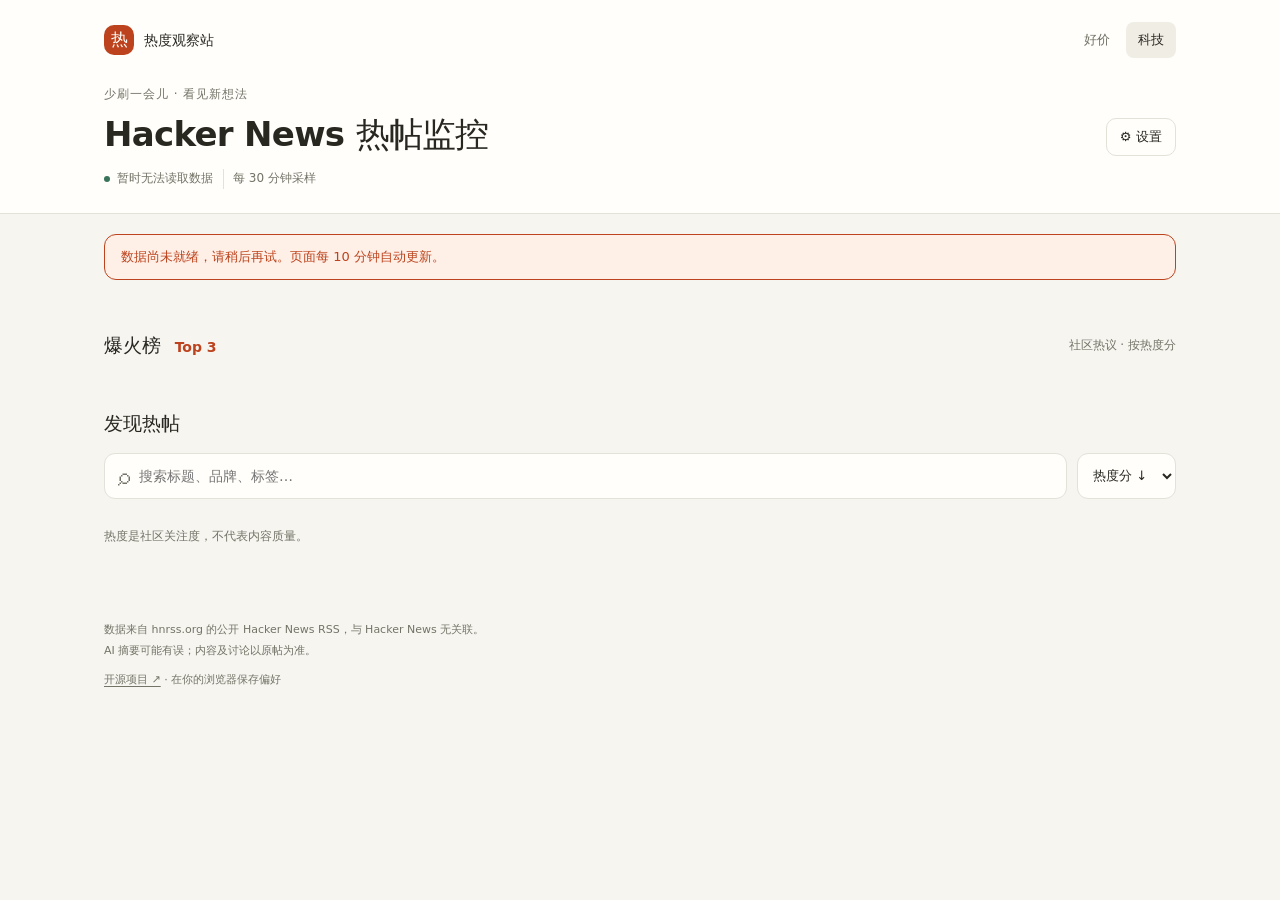
==== site/hn.html @ 56804450 "Build responsive Chinese monitoring interface with local preferences Co-Authored-By: Codex <noreply@" ====
<!doctype html>
<html lang="zh-CN">
<head>
  <meta charset="utf-8">
  <meta name="viewport" content="width=device-width, initial-scale=1">
  <meta name="color-scheme" content="light dark">
  <meta name="description" content="看看 Hacker News 社区此刻在关注什么。每半小时采样，免费开源。">
  <title>Hacker News 热帖监控</title>
  <link rel="stylesheet" href="style.css">
  <script src="app.js" defer></script>
</head>
<body data-monitor="hackernews">
  <a class="skip" href="#main">跳到内容</a>
  <header class="masthead">
    <div class="header-inner">
      <div class="brand-line"><a class="brand" href="index.html"><span class="brand-mark" aria-hidden="true">热</span> 热度观察站</a><nav aria-label="切换监控"><a href="index.html">好价</a><a href="hn.html" aria-current="page">科技</a></nav></div>
      <div class="title-line"><div><p class="eyebrow">少刷一会儿 · 看见新想法</p><h1 id="title">Hacker News 热帖监控</h1></div><button id="settings-open" class="settings-button" aria-haspopup="dialog">⚙ 设置</button></div>
      <p class="refresh"><span class="status-dot" aria-hidden="true"></span><span id="updated">正在读取最新数据…</span><span class="schedule">每 30 分钟采样</span></p>
    </div>
  </header>
  <main id="main" class="shell">
    <div id="notice" class="notice" role="status" hidden></div>
    <section aria-label="本期数据概况"><div id="stats" class="stats"></div></section>
    <section id="digest-box" class="digest" aria-labelledby="digest-title" hidden><div class="section-label"><h2 id="digest-title">本期速览</h2><span class="ai-label">AI 摘要</span></div><p id="digest-text"></p></section>
    <section id="top-section" aria-labelledby="top-title"><div class="section-heading"><h2 id="top-title">爆火榜 <span>Top 3</span></h2><p>社区热议 · 按热度分</p></div><div id="top-list" class="top-grid"></div></section>
    <section class="all-section" aria-labelledby="all-title">
      <div class="section-heading"><h2 id="all-title">发现热帖</h2><span id="count" class="muted" aria-live="polite"></span></div>
      <div class="toolbar"><label class="search"><span aria-hidden="true">⌕</span><span class="sr-only">搜索标题或标签</span><input id="search" type="search" placeholder="搜索标题、品牌、标签…" autocomplete="off"></label><label class="sort"><span class="sr-only">排序方式</span><select id="sort"><option value="score">热度分 ↓</option><option value="latest">最新发布</option><option value="votes">票数最多</option><option value="comments">评论最多</option><option value="burst">爆发增量</option></select></label></div>
      <div id="filters" class="filters" role="group" aria-label="筛选帖子"></div>
      <div class="list-meta"><p id="filter-note" class="muted">热度是社区关注度，不代表内容质量。</p><button id="hidden-toggle" class="text-button" hidden></button></div>
      <div id="deal-list" class="deal-list"></div>
      <div id="empty" class="empty" hidden><span aria-hidden="true">◎</span><h3>这里暂时安静</h3><p id="empty-text">试试其他筛选，或调整关键词设置。</p></div>
    </section>
  </main>
  <footer class="shell footer"><p id="source-note">数据来自 hnrss.org 的公开 Hacker News RSS，与 Hacker News 无关联。</p><p>AI 摘要可能有误；内容及讨论以原帖为准。</p><a href="https://github.com/jc-ailab/ozbargain-monitor" target="_blank" rel="noopener noreferrer">开源项目 ↗</a><span> · 在你的浏览器保存偏好</span></footer>
  <dialog id="settings" aria-labelledby="settings-title">
    <form id="settings-form">
      <div class="section-heading"><h2 id="settings-title">按你的喜好看</h2><button id="settings-close" type="button" aria-label="关闭设置" class="icon-button">✕</button></div>
      <p class="muted">仅保存在此浏览器，不需要账户。</p>
      <label class="field" for="watch">关注词<textarea id="watch" rows="3" placeholder="例如 Apple, coffee, LEGO"></textarea><small>用逗号或换行分隔，匹配标题和标签。</small></label>
      <label class="field" for="block">屏蔽词<textarea id="block" rows="3" placeholder="不想看到的关键词"></textarea></label>
      <label class="check"><input id="front-only" type="checkbox">只看首页</label>
      <label class="check"><input id="show-expired" type="checkbox">显示已过期帖子（排在最后）</label>
      <label class="check"><input id="show-blocked" type="checkbox">显示屏蔽词命中的帖子</label>
      <p class="muted config-note">评分阈值和权重在 GitHub 的 <a id="config-link" href="https://github.com/jc-ailab/ozbargain-monitor/blob/main/monitors/hackernews/config.json" target="_blank" rel="noopener noreferrer">config.json</a> 中设置。</p>
      <div class="drawer-actions"><button id="settings-reset" type="button">恢复默认</button><button type="submit" class="primary">保存设置</button></div>
    </form>
  </dialog>
  <div id="announcement" class="sr-only" aria-live="polite"></div>
  <noscript><p class="shell notice">请启用 JavaScript 来加载监控数据。</p></noscript>
</body>
</html>
---- site/style.css ----
:root{color-scheme:light dark;--bg:#f7f5f0;--card:#fffefa;--text:#282821;--muted:#737367;--line:#e4e1d8;--accent:#bc431d;--accent-soft:#fff0e7;--tint:#f0ede5;--green:#39735a;--shadow:0 5px 22px #39311f06;--focus:#226aab;font-family:system-ui,-apple-system,BlinkMacSystemFont,"Segoe UI","PingFang SC","Microsoft YaHei",sans-serif;font-synthesis:none}
@media(prefers-color-scheme:dark){:root{--bg:#191b19;--card:#222521;--text:#efece3;--muted:#abaea1;--line:#3b3e35;--accent:#ff9b71;--accent-soft:#3d2c24;--tint:#2d302a;--green:#9bd6b0;--shadow:none;--focus:#90c8ff}}
*{box-sizing:border-box}body{margin:0;background:var(--bg);color:var(--text);line-height:1.6}a{color:inherit;text-underline-offset:3px}button,input,select,textarea{font:inherit;color:inherit}button,a,input,select,textarea{-webkit-tap-highlight-color:transparent}button,select{cursor:pointer}button{min-height:38px;padding:7px 13px;border:1px solid var(--line);border-radius:10px;background:var(--card);font-size:13px;font-weight:600}button:hover{background:var(--tint)}:focus-visible{outline:3px solid var(--focus);outline-offset:3px}button:disabled{cursor:default}h1,h2,h3,p{margin:0}h1{font-size:clamp(23px,3vw,34px);line-height:1.3;letter-spacing:-.7px;overflow-wrap:anywhere}h2{font-size:19px;line-height:1.4}h3{font-size:16px}.shell,.header-inner{width:min(1120px,100%);margin:auto;padding:0 24px}.masthead{border-bottom:1px solid var(--line);background:var(--card)}.header-inner{padding-top:22px;padding-bottom:24px}.brand-line,.brand,.title-line,.section-heading,.section-label,.refresh,.card-top,.metrics,.card-actions,.drawer-actions{display:flex;align-items:center;gap:10px}.brand-line,.title-line,.section-heading{justify-content:space-between}.brand{font-size:14px;font-weight:750;text-decoration:none}.brand-mark{display:grid;place-items:center;width:30px;height:30px;background:var(--accent);color:var(--card);border-radius:10px;font-size:17px}nav{display:flex;gap:4px}nav a{display:grid;place-items:center;min-height:36px;padding:3px 12px;text-decoration:none;font-size:13px;color:var(--muted);border-radius:8px}nav a[aria-current]{background:var(--tint);color:var(--text);font-weight:700}.title-line{margin-top:27px;align-items:flex-end}.eyebrow{font-size:12px;letter-spacing:1px;color:var(--muted);margin-bottom:8px}.settings-button{flex-shrink:0}.refresh{flex-wrap:wrap;margin-top:13px;font-size:12px;color:var(--muted);gap:7px}.status-dot{width:6px;height:6px;border-radius:100%;background:var(--green)}.schedule{border-left:1px solid var(--line);padding-left:9px;margin-left:3px}.notice{margin-top:20px;border:1px solid var(--accent);border-radius:12px;background:var(--accent-soft);padding:12px 16px;color:var(--accent);font-size:13px;overflow-wrap:anywhere}.stats{display:grid;grid-template-columns:repeat(9,1fr);gap:10px;margin:24px 0 28px}.stat{min-width:0;padding:13px 11px;background:var(--card);border:1px solid var(--line);border-radius:12px}.stat strong{display:block;font-size:24px;font-variant-numeric:tabular-nums;line-height:1.35;overflow-wrap:anywhere}.stat span{display:block;color:var(--muted);font-size:11px;margin-top:4px}.stat.accent strong{color:var(--accent)}.digest{border:1px solid var(--line);background:var(--accent-soft);padding:18px 20px;border-radius:15px;margin-bottom:27px}.digest h2{font-size:14px}.digest p{margin-top:9px;font-size:14px}.ai-label{display:inline-block;font-size:10px;font-weight:600;letter-spacing:.3px;color:var(--accent);border:1px solid var(--accent);border-radius:5px;padding:0 5px;white-space:nowrap}.section-heading{margin-bottom:16px;flex-wrap:wrap}.section-heading h2 span{color:var(--accent);font-size:14px;padding-left:7px}.section-heading>p{font-size:12px;color:var(--muted)}.top-grid{display:grid;grid-template-columns:repeat(3,minmax(0,1fr));gap:14px}.card{min-width:0;border:1px solid var(--line);border-radius:16px;background:var(--card);padding:20px;box-shadow:var(--shadow)}.top-card{border-top:3px solid var(--accent);display:flex;flex-direction:column}.rank{font-size:12px;font-weight:750;color:var(--accent);display:inline-flex;gap:7px;align-items:center}.rank b{display:grid;place-items:center;width:25px;height:25px;border-radius:8px;background:var(--accent-soft);font-size:14px}.score{margin-left:auto;text-align:right;color:var(--accent);font-variant-numeric:tabular-nums;flex-shrink:0;line-height:1.1}.score strong{font-size:29px;font-weight:760;letter-spacing:-1px}.score small{display:block;font-size:10px;color:var(--muted);font-weight:400;margin-top:4px;letter-spacing:0}.card-main{display:grid;grid-template-columns:minmax(0,1fr) auto;gap:12px;align-items:start}.card-main.has-image{grid-template-columns:58px minmax(0,1fr) auto}.thumb{width:58px;height:58px;object-fit:contain;border-radius:9px;background:#fff}.card h3{overflow-wrap:anywhere;font-size:15px;line-height:1.55;font-weight:650}.card h3 a{text-decoration:none}.card h3 a:hover{text-decoration:underline}.top-card .card-main{margin-top:13px;grid-template-columns:48px minmax(0,1fr)}.top-card .card-main:not(.has-image){grid-template-columns:minmax(0,1fr)}.top-card .thumb{width:48px;height:48px}.chips{display:flex;flex-wrap:wrap;gap:5px;margin-top:9px}.chip{display:inline-block;border-radius:5px;padding:2px 6px;font-size:10px;color:var(--muted);background:var(--tint)}.chip.tier,.chip.burst{background:var(--accent-soft);color:var(--accent);font-weight:650}.chip.free{color:var(--green)}.metrics{gap:13px;flex-wrap:wrap;font-size:12px;color:var(--muted);margin-top:15px;font-variant-numeric:tabular-nums}.metrics b{font-weight:650;color:var(--text)}.burst-line{font-size:12px;margin-top:7px;color:var(--accent)}.sampling{font-size:11px;color:var(--muted);margin-top:7px}.summary{margin-top:13px;font-size:13px;line-height:1.65}.summary .ai-label{margin-right:6px}.caveat{color:var(--muted);font-size:12px;margin-top:3px}.card-actions{flex-wrap:wrap;gap:7px;margin-top:16px}.card-actions a{display:inline-flex;justify-content:center;align-items:center;min-height:38px;padding:6px 12px;border:1px solid var(--line);border-radius:9px;text-decoration:none;font-size:12px;font-weight:650}.card-actions .merchant,.primary{background:var(--accent);color:var(--card);border-color:var(--accent)}.card-actions a:hover{filter:brightness(.93)}.card-actions button{font-size:12px;padding:6px 10px}.top-card .card-actions{margin-top:auto;padding-top:17px}.all-section{margin-top:35px}.toolbar{display:flex;gap:10px;flex-wrap:wrap;margin-bottom:14px}.search{display:flex;align-items:center;gap:9px;flex:1 1 210px;border:1px solid var(--line);border-radius:11px;background:var(--card);padding:0 13px;min-width:0}.search span[aria-hidden]{font-size:24px;color:var(--muted)}.search input{width:100%;min-width:0;border:0;background:transparent;padding:11px 0;font-size:14px;outline-offset:0}.sort select{height:46px;max-width:100%;border:1px solid var(--line);border-radius:11px;background:var(--card);padding:0 11px;font-size:13px}.filters{display:flex;flex-wrap:wrap;gap:7px}.filters button{border-radius:20px;color:var(--muted);min-height:36px;padding:6px 13px;font-size:12px}.filters button[aria-pressed=true]{background:var(--text);color:var(--bg);border-color:var(--text)}.list-meta{display:flex;flex-wrap:wrap;justify-content:space-between;align-items:center;gap:8px;margin:14px 0;font-size:12px}.muted{color:var(--muted);font-size:12px}.text-button{background:transparent;color:var(--accent);padding:3px 0;border:0;font-size:12px}.deal-list{display:grid;grid-template-columns:repeat(2,minmax(0,1fr));gap:14px;align-items:start}.posted{font-size:11px;color:var(--muted);margin-top:8px;overflow-wrap:anywhere}.trend-line{display:flex;align-items:center;gap:10px;margin-top:12px;color:var(--muted);font-size:10px}.sparkline{width:110px;height:30px;color:var(--accent);flex-shrink:0}.breakdown{margin-top:12px;border-top:1px solid var(--line);padding-top:8px;font-size:12px}.breakdown summary{cursor:pointer;min-height:36px;display:list-item;align-content:center;color:var(--muted)}.breakdown p{color:var(--muted);margin:3px 0 9px}.component{display:grid;grid-template-columns:48px 1fr 60px;align-items:center;gap:8px;margin:6px 0}.component progress{width:100%;height:7px;accent-color:var(--accent)}.component span:last-child{text-align:right;font-variant-numeric:tabular-nums}.expired{opacity:.7}.empty{text-align:center;padding:45px 20px;background:var(--card);border:1px dashed var(--line);border-radius:16px}.empty>span{font-size:37px;color:var(--accent)}.empty p{font-size:13px;color:var(--muted);margin-top:8px}.footer{padding-top:35px;padding-bottom:35px;margin-top:25px;color:var(--muted);font-size:11px;line-height:1.9}.footer a{display:inline-block;min-height:36px;padding-top:8px}dialog{width:min(440px,calc(100% - 24px));max-height:calc(100dvh - 32px);margin:auto 12px auto auto;border:1px solid var(--line);border-radius:20px;background:var(--card);color:var(--text);padding:24px;overflow-y:auto;box-shadow:0 15px 80px #0003}dialog::backdrop{background:#0007;backdrop-filter:blur(3px)}dialog .section-heading{margin-bottom:5px}.icon-button{width:38px;padding:6px}.field{display:flex;flex-direction:column;gap:8px;margin:22px 0 0;font-size:13px;font-weight:650}.field textarea{width:100%;resize:vertical;padding:10px;border:1px solid var(--line);border-radius:10px;background:var(--bg);font-size:14px}.field small{font-weight:400;color:var(--muted);font-size:11px}.check{display:flex;gap:10px;align-items:center;min-height:42px;font-size:13px;margin-top:9px}.check input{width:18px;height:18px;accent-color:var(--accent);flex-shrink:0}.config-note{margin-top:20px}.drawer-actions{margin-top:24px;justify-content:space-between}.sr-only{position:absolute;width:1px;height:1px;padding:0;overflow:hidden;clip:rect(0,0,0,0);white-space:nowrap;border:0}.skip{position:absolute;top:-60px;left:15px;z-index:10;padding:10px;background:var(--card)}.skip:focus{top:5px}[hidden]{display:none!important}
@media(max-width:900px){.stats{grid-template-columns:repeat(5,minmax(0,1fr))}.top-grid{grid-template-columns:1fr}.top-card .card-main{grid-template-columns:58px minmax(0,1fr)}.top-card .thumb{width:58px;height:58px}.top-card .card-actions{margin-top:0}.deal-list{grid-template-columns:1fr}}
@media(max-width:480px){.shell,.header-inner{padding-left:16px;padding-right:16px}.header-inner{padding-top:16px;padding-bottom:21px}.title-line{align-items:flex-start;gap:9px;margin-top:22px}.title-line>div{min-width:0}.title-line h1{font-size:24px;max-width:245px}.settings-button{font-size:12px;padding:6px 10px;margin-top:28px}.eyebrow{font-size:11px;letter-spacing:.5px}.stats{grid-template-columns:repeat(3,minmax(0,1fr));gap:8px;margin:20px 0 25px}.stat{padding:10px 12px}.stat strong{font-size:23px}.stat span{font-size:11px}.section-heading{gap:8px}.section-heading h2{font-size:18px}.section-heading>p{font-size:11px}.card{padding:16px}.card-main.has-image{grid-template-columns:48px minmax(0,1fr) auto;gap:10px}.card-main .thumb{width:48px;height:48px}.score strong{font-size:26px}.card h3{font-size:14px}.metrics{gap:12px}.toolbar{gap:8px}.search{flex-basis:185px}.sort select{padding:0 7px;font-size:12px}.filters{gap:6px}.filters button{padding:6px 11px}.schedule{font-size:11px}.card-actions{gap:6px}.card-actions button,.card-actions a{padding-left:9px;padding-right:9px}.digest{padding:16px}dialog{padding:20px}.footer{font-size:11px}.component{grid-template-columns:44px 1fr 60px}}
@media(prefers-reduced-motion:no-preference){button,a{transition:background .15s,color .15s}.card{animation:appear .25s ease-out}@keyframes appear{from{opacity:0;transform:translateY(3px)}to{opacity:1;transform:translateY(0)}}}
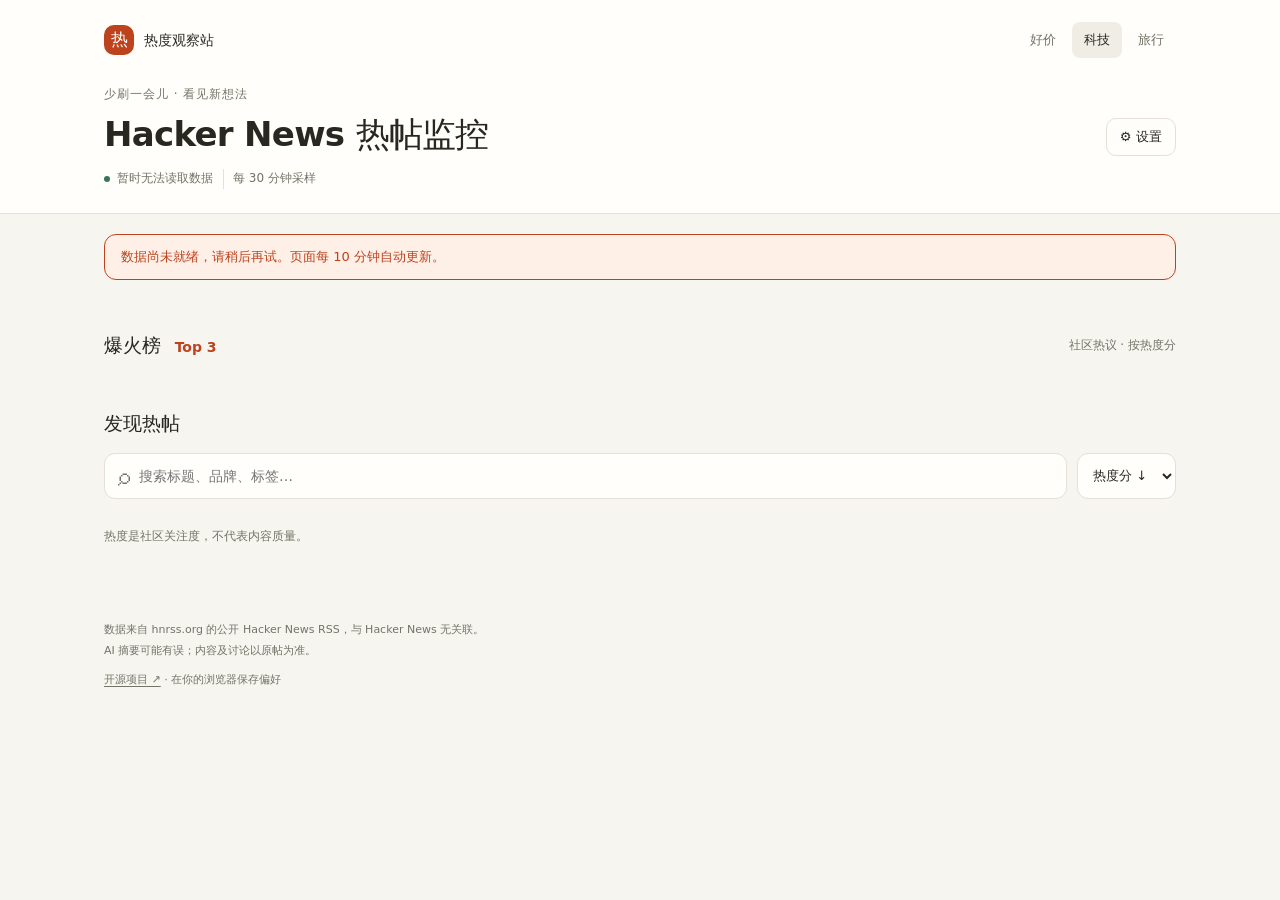
==== commit ee83187e: "Add Europe trip deal monitor and Pages retry" ====
--- a/site/hn.html
+++ b/site/hn.html
@@ -13,7 +13,7 @@
   <a class="skip" href="#main">跳到内容</a>
   <header class="masthead">
     <div class="header-inner">
-      <div class="brand-line"><a class="brand" href="index.html"><span class="brand-mark" aria-hidden="true">热</span> 热度观察站</a><nav aria-label="切换监控"><a href="index.html">好价</a><a href="hn.html" aria-current="page">科技</a></nav></div>
+      <div class="brand-line"><a class="brand" href="index.html"><span class="brand-mark" aria-hidden="true">热</span> 热度观察站</a><nav aria-label="切换监控"><a href="index.html">好价</a><a href="hn.html" aria-current="page">科技</a><a href="europe/">旅行</a></nav></div>
       <div class="title-line"><div><p class="eyebrow">少刷一会儿 · 看见新想法</p><h1 id="title">Hacker News 热帖监控</h1></div><button id="settings-open" class="settings-button" aria-haspopup="dialog">⚙ 设置</button></div>
       <p class="refresh"><span class="status-dot" aria-hidden="true"></span><span id="updated">正在读取最新数据…</span><span class="schedule">每 30 分钟采样</span></p>
     </div>
--- a/site/style.css
+++ b/site/style.css
@@ -1,6 +1,9 @@
 :root{color-scheme:light dark;--bg:#f7f5f0;--card:#fffefa;--text:#282821;--muted:#737367;--line:#e4e1d8;--accent:#bc431d;--accent-soft:#fff0e7;--tint:#f0ede5;--green:#39735a;--shadow:0 5px 22px #39311f06;--focus:#226aab;font-family:system-ui,-apple-system,BlinkMacSystemFont,"Segoe UI","PingFang SC","Microsoft YaHei",sans-serif;font-synthesis:none}
 @media(prefers-color-scheme:dark){:root{--bg:#191b19;--card:#222521;--text:#efece3;--muted:#abaea1;--line:#3b3e35;--accent:#ff9b71;--accent-soft:#3d2c24;--tint:#2d302a;--green:#9bd6b0;--shadow:none;--focus:#90c8ff}}
-*{box-sizing:border-box}body{margin:0;background:var(--bg);color:var(--text);line-height:1.6}a{color:inherit;text-underline-offset:3px}button,input,select,textarea{font:inherit;color:inherit}button,a,input,select,textarea{-webkit-tap-highlight-color:transparent}button,select{cursor:pointer}button{min-height:38px;padding:7px 13px;border:1px solid var(--line);border-radius:10px;background:var(--card);font-size:13px;font-weight:600}button:hover{background:var(--tint)}:focus-visible{outline:3px solid var(--focus);outline-offset:3px}button:disabled{cursor:default}h1,h2,h3,p{margin:0}h1{font-size:clamp(23px,3vw,34px);line-height:1.3;letter-spacing:-.7px;overflow-wrap:anywhere}h2{font-size:19px;line-height:1.4}h3{font-size:16px}.shell,.header-inner{width:min(1120px,100%);margin:auto;padding:0 24px}.masthead{border-bottom:1px solid var(--line);background:var(--card)}.header-inner{padding-top:22px;padding-bottom:24px}.brand-line,.brand,.title-line,.section-heading,.section-label,.refresh,.card-top,.metrics,.card-actions,.drawer-actions{display:flex;align-items:center;gap:10px}.brand-line,.title-line,.section-heading{justify-content:space-between}.brand{font-size:14px;font-weight:750;text-decoration:none}.brand-mark{display:grid;place-items:center;width:30px;height:30px;background:var(--accent);color:var(--card);border-radius:10px;font-size:17px}nav{display:flex;gap:4px}nav a{display:grid;place-items:center;min-height:36px;padding:3px 12px;text-decoration:none;font-size:13px;color:var(--muted);border-radius:8px}nav a[aria-current]{background:var(--tint);color:var(--text);font-weight:700}.title-line{margin-top:27px;align-items:flex-end}.eyebrow{font-size:12px;letter-spacing:1px;color:var(--muted);margin-bottom:8px}.settings-button{flex-shrink:0}.refresh{flex-wrap:wrap;margin-top:13px;font-size:12px;color:var(--muted);gap:7px}.status-dot{width:6px;height:6px;border-radius:100%;background:var(--green)}.schedule{border-left:1px solid var(--line);padding-left:9px;margin-left:3px}.notice{margin-top:20px;border:1px solid var(--accent);border-radius:12px;background:var(--accent-soft);padding:12px 16px;color:var(--accent);font-size:13px;overflow-wrap:anywhere}.stats{display:grid;grid-template-columns:repeat(9,1fr);gap:10px;margin:24px 0 28px}.stat{min-width:0;padding:13px 11px;background:var(--card);border:1px solid var(--line);border-radius:12px}.stat strong{display:block;font-size:24px;font-variant-numeric:tabular-nums;line-height:1.35;overflow-wrap:anywhere}.stat span{display:block;color:var(--muted);font-size:11px;margin-top:4px}.stat.accent strong{color:var(--accent)}.digest{border:1px solid var(--line);background:var(--accent-soft);padding:18px 20px;border-radius:15px;margin-bottom:27px}.digest h2{font-size:14px}.digest p{margin-top:9px;font-size:14px}.ai-label{display:inline-block;font-size:10px;font-weight:600;letter-spacing:.3px;color:var(--accent);border:1px solid var(--accent);border-radius:5px;padding:0 5px;white-space:nowrap}.section-heading{margin-bottom:16px;flex-wrap:wrap}.section-heading h2 span{color:var(--accent);font-size:14px;padding-left:7px}.section-heading>p{font-size:12px;color:var(--muted)}.top-grid{display:grid;grid-template-columns:repeat(3,minmax(0,1fr));gap:14px}.card{min-width:0;border:1px solid var(--line);border-radius:16px;background:var(--card);padding:20px;box-shadow:var(--shadow)}.top-card{border-top:3px solid var(--accent);display:flex;flex-direction:column}.rank{font-size:12px;font-weight:750;color:var(--accent);display:inline-flex;gap:7px;align-items:center}.rank b{display:grid;place-items:center;width:25px;height:25px;border-radius:8px;background:var(--accent-soft);font-size:14px}.score{margin-left:auto;text-align:right;color:var(--accent);font-variant-numeric:tabular-nums;flex-shrink:0;line-height:1.1}.score strong{font-size:29px;font-weight:760;letter-spacing:-1px}.score small{display:block;font-size:10px;color:var(--muted);font-weight:400;margin-top:4px;letter-spacing:0}.card-main{display:grid;grid-template-columns:minmax(0,1fr) auto;gap:12px;align-items:start}.card-main.has-image{grid-template-columns:58px minmax(0,1fr) auto}.thumb{width:58px;height:58px;object-fit:contain;border-radius:9px;background:#fff}.card h3{overflow-wrap:anywhere;font-size:15px;line-height:1.55;font-weight:650}.card h3 a{text-decoration:none}.card h3 a:hover{text-decoration:underline}.top-card .card-main{margin-top:13px;grid-template-columns:48px minmax(0,1fr)}.top-card .card-main:not(.has-image){grid-template-columns:minmax(0,1fr)}.top-card .thumb{width:48px;height:48px}.chips{display:flex;flex-wrap:wrap;gap:5px;margin-top:9px}.chip{display:inline-block;border-radius:5px;padding:2px 6px;font-size:10px;color:var(--muted);background:var(--tint)}.chip.tier,.chip.burst{background:var(--accent-soft);color:var(--accent);font-weight:650}.chip.free{color:var(--green)}.metrics{gap:13px;flex-wrap:wrap;font-size:12px;color:var(--muted);margin-top:15px;font-variant-numeric:tabular-nums}.metrics b{font-weight:650;color:var(--text)}.burst-line{font-size:12px;margin-top:7px;color:var(--accent)}.sampling{font-size:11px;color:var(--muted);margin-top:7px}.summary{margin-top:13px;font-size:13px;line-height:1.65}.summary .ai-label{margin-right:6px}.caveat{color:var(--muted);font-size:12px;margin-top:3px}.card-actions{flex-wrap:wrap;gap:7px;margin-top:16px}.card-actions a{display:inline-flex;justify-content:center;align-items:center;min-height:38px;padding:6px 12px;border:1px solid var(--line);border-radius:9px;text-decoration:none;font-size:12px;font-weight:650}.card-actions .merchant,.primary{background:var(--accent);color:var(--card);border-color:var(--accent)}.card-actions a:hover{filter:brightness(.93)}.card-actions button{font-size:12px;padding:6px 10px}.top-card .card-actions{margin-top:auto;padding-top:17px}.all-section{margin-top:35px}.toolbar{display:flex;gap:10px;flex-wrap:wrap;margin-bottom:14px}.search{display:flex;align-items:center;gap:9px;flex:1 1 210px;border:1px solid var(--line);border-radius:11px;background:var(--card);padding:0 13px;min-width:0}.search span[aria-hidden]{font-size:24px;color:var(--muted)}.search input{width:100%;min-width:0;border:0;background:transparent;padding:11px 0;font-size:14px;outline-offset:0}.sort select{height:46px;max-width:100%;border:1px solid var(--line);border-radius:11px;background:var(--card);padding:0 11px;font-size:13px}.filters{display:flex;flex-wrap:wrap;gap:7px}.filters button{border-radius:20px;color:var(--muted);min-height:36px;padding:6px 13px;font-size:12px}.filters button[aria-pressed=true]{background:var(--text);color:var(--bg);border-color:var(--text)}.list-meta{display:flex;flex-wrap:wrap;justify-content:space-between;align-items:center;gap:8px;margin:14px 0;font-size:12px}.muted{color:var(--muted);font-size:12px}.text-button{background:transparent;color:var(--accent);padding:3px 0;border:0;font-size:12px}.deal-list{display:grid;grid-template-columns:repeat(2,minmax(0,1fr));gap:14px;align-items:start}.posted{font-size:11px;color:var(--muted);margin-top:8px;overflow-wrap:anywhere}.trend-line{display:flex;align-items:center;gap:10px;margin-top:12px;color:var(--muted);font-size:10px}.sparkline{width:110px;height:30px;color:var(--accent);flex-shrink:0}.breakdown{margin-top:12px;border-top:1px solid var(--line);padding-top:8px;font-size:12px}.breakdown summary{cursor:pointer;min-height:36px;display:list-item;align-content:center;color:var(--muted)}.breakdown p{color:var(--muted);margin:3px 0 9px}.component{display:grid;grid-template-columns:48px 1fr 60px;align-items:center;gap:8px;margin:6px 0}.component progress{width:100%;height:7px;accent-color:var(--accent)}.component span:last-child{text-align:right;font-variant-numeric:tabular-nums}.expired{opacity:.7}.empty{text-align:center;padding:45px 20px;background:var(--card);border:1px dashed var(--line);border-radius:16px}.empty>span{font-size:37px;color:var(--accent)}.empty p{font-size:13px;color:var(--muted);margin-top:8px}.footer{padding-top:35px;padding-bottom:35px;margin-top:25px;color:var(--muted);font-size:11px;line-height:1.9}.footer a{display:inline-block;min-height:36px;padding-top:8px}dialog{width:min(440px,calc(100% - 24px));max-height:calc(100dvh - 32px);margin:auto 12px auto auto;border:1px solid var(--line);border-radius:20px;background:var(--card);color:var(--text);padding:24px;overflow-y:auto;box-shadow:0 15px 80px #0003}dialog::backdrop{background:#0007;backdrop-filter:blur(3px)}dialog .section-heading{margin-bottom:5px}.icon-button{width:38px;padding:6px}.field{display:flex;flex-direction:column;gap:8px;margin:22px 0 0;font-size:13px;font-weight:650}.field textarea{width:100%;resize:vertical;padding:10px;border:1px solid var(--line);border-radius:10px;background:var(--bg);font-size:14px}.field small{font-weight:400;color:var(--muted);font-size:11px}.check{display:flex;gap:10px;align-items:center;min-height:42px;font-size:13px;margin-top:9px}.check input{width:18px;height:18px;accent-color:var(--accent);flex-shrink:0}.config-note{margin-top:20px}.drawer-actions{margin-top:24px;justify-content:space-between}.sr-only{position:absolute;width:1px;height:1px;padding:0;overflow:hidden;clip:rect(0,0,0,0);white-space:nowrap;border:0}.skip{position:absolute;top:-60px;left:15px;z-index:10;padding:10px;background:var(--card)}.skip:focus{top:5px}[hidden]{display:none!important}
-@media(max-width:900px){.stats{grid-template-columns:repeat(5,minmax(0,1fr))}.top-grid{grid-template-columns:1fr}.top-card .card-main{grid-template-columns:58px minmax(0,1fr)}.top-card .thumb{width:58px;height:58px}.top-card .card-actions{margin-top:0}.deal-list{grid-template-columns:1fr}}
-@media(max-width:480px){.shell,.header-inner{padding-left:16px;padding-right:16px}.header-inner{padding-top:16px;padding-bottom:21px}.title-line{align-items:flex-start;gap:9px;margin-top:22px}.title-line>div{min-width:0}.title-line h1{font-size:24px;max-width:245px}.settings-button{font-size:12px;padding:6px 10px;margin-top:28px}.eyebrow{font-size:11px;letter-spacing:.5px}.stats{grid-template-columns:repeat(3,minmax(0,1fr));gap:8px;margin:20px 0 25px}.stat{padding:10px 12px}.stat strong{font-size:23px}.stat span{font-size:11px}.section-heading{gap:8px}.section-heading h2{font-size:18px}.section-heading>p{font-size:11px}.card{padding:16px}.card-main.has-image{grid-template-columns:48px minmax(0,1fr) auto;gap:10px}.card-main .thumb{width:48px;height:48px}.score strong{font-size:26px}.card h3{font-size:14px}.metrics{gap:12px}.toolbar{gap:8px}.search{flex-basis:185px}.sort select{padding:0 7px;font-size:12px}.filters{gap:6px}.filters button{padding:6px 11px}.schedule{font-size:11px}.card-actions{gap:6px}.card-actions button,.card-actions a{padding-left:9px;padding-right:9px}.digest{padding:16px}dialog{padding:20px}.footer{font-size:11px}.component{grid-template-columns:44px 1fr 60px}}
+*{box-sizing:border-box}body{overflow-wrap:anywhere}.shell>*,.header-inner>*,.brand-line>*,.title-line>*,.card-main>*,.card-top>*,.toolbar>*{min-width:0}body{margin:0;background:var(--bg);color:var(--text);line-height:1.6}a{color:inherit;text-underline-offset:3px}button,input,select,textarea{font:inherit;color:inherit}button,a,input,select,textarea{-webkit-tap-highlight-color:transparent}button,select{cursor:pointer}button{min-height:38px;padding:7px 13px;border:1px solid var(--line);border-radius:10px;background:var(--card);font-size:13px;font-weight:600}button:hover{background:var(--tint)}:focus-visible{outline:3px solid var(--focus);outline-offset:3px}button:disabled{cursor:default}h1,h2,h3,p{margin:0}h1{font-size:clamp(23px,3vw,34px);line-height:1.3;letter-spacing:-.7px;overflow-wrap:anywhere}h2{font-size:19px;line-height:1.4}h3{font-size:16px}.shell,.header-inner{width:min(1120px,100%);margin:auto;padding:0 24px}.masthead{border-bottom:1px solid var(--line);background:var(--card)}.header-inner{padding-top:22px;padding-bottom:24px}.brand-line,.brand,.title-line,.section-heading,.section-label,.refresh,.card-top,.metrics,.card-actions,.drawer-actions{display:flex;align-items:center;gap:10px}.brand-line,.title-line,.section-heading{justify-content:space-between}.brand-line{flex-wrap:wrap}nav{flex-wrap:wrap}.brand{font-size:14px;font-weight:750;text-decoration:none}.brand-mark{display:grid;place-items:center;width:30px;height:30px;background:var(--accent);color:var(--card);border-radius:10px;font-size:17px}nav{display:flex;gap:4px}nav a{display:grid;place-items:center;min-height:36px;padding:3px 12px;text-decoration:none;font-size:13px;color:var(--muted);border-radius:8px}nav a[aria-current]{background:var(--tint);color:var(--text);font-weight:700}.title-line{margin-top:27px;align-items:flex-end}.eyebrow{font-size:12px;letter-spacing:1px;color:var(--muted);margin-bottom:8px}.settings-button{flex-shrink:0}.refresh{flex-wrap:wrap;margin-top:13px;font-size:12px;color:var(--muted);gap:7px}.status-dot{width:6px;height:6px;border-radius:100%;background:var(--green)}.schedule{border-left:1px solid var(--line);padding-left:9px;margin-left:3px}.notice{margin-top:20px;border:1px solid var(--accent);border-radius:12px;background:var(--accent-soft);padding:12px 16px;color:var(--accent);font-size:13px;overflow-wrap:anywhere}.stats{display:grid;grid-template-columns:repeat(9,1fr);gap:10px;margin:24px 0 28px}.stat{min-width:0;padding:13px 11px;background:var(--card);border:1px solid var(--line);border-radius:12px}.stat strong{display:block;white-space:nowrap;font-size:24px;font-variant-numeric:tabular-nums;line-height:1.35;overflow-wrap:anywhere}.stat span{display:block;color:var(--muted);font-size:11px;margin-top:4px}.stat.accent strong{color:var(--accent)}.digest{border:1px solid var(--line);background:var(--accent-soft);padding:18px 20px;border-radius:15px;margin-bottom:27px}.digest h2{font-size:14px}.digest p{margin-top:9px;font-size:14px}.ai-label{display:inline-block;font-size:10px;font-weight:600;letter-spacing:.3px;color:var(--accent);border:1px solid var(--accent);border-radius:5px;padding:0 5px;white-space:nowrap}.section-heading{margin-bottom:16px;flex-wrap:wrap}.section-heading h2 span{color:var(--accent);font-size:14px;padding-left:7px}.section-heading>p{font-size:12px;color:var(--muted)}.top-grid{min-width:0;display:grid;grid-template-columns:repeat(3,minmax(0,1fr));gap:14px}.card{min-width:0;border:1px solid var(--line);border-radius:16px;background:var(--card);padding:20px;box-shadow:var(--shadow)}.top-card{border-top:3px solid var(--accent);display:flex;flex-direction:column}.rank{font-size:12px;font-weight:750;color:var(--accent);display:inline-flex;gap:7px;align-items:center}.rank b{display:grid;place-items:center;width:25px;height:25px;border-radius:8px;background:var(--accent-soft);font-size:14px}.score{margin-left:auto;text-align:right;color:var(--accent);font-variant-numeric:tabular-nums;flex-shrink:0;line-height:1.1}.score strong{font-size:29px;font-weight:760;letter-spacing:-1px}.score small{display:block;font-size:10px;color:var(--muted);font-weight:400;margin-top:4px;letter-spacing:0}.card-main{display:grid;grid-template-columns:minmax(0,1fr) auto;gap:12px;align-items:start}.card-main.has-image{grid-template-columns:58px minmax(0,1fr) auto}.thumb{width:58px;height:58px;object-fit:contain;border-radius:9px;background:#fff}.card h3{overflow-wrap:anywhere;font-size:15px;line-height:1.55;font-weight:650}.card h3 a{text-decoration:none}.card h3 a:hover{text-decoration:underline}.top-card .card-main{margin-top:13px;grid-template-columns:48px minmax(0,1fr)}.top-card .card-main:not(.has-image){grid-template-columns:minmax(0,1fr)}.top-card .thumb{width:48px;height:48px}.chips{display:flex;flex-wrap:wrap;gap:5px;margin-top:9px}.chip{max-width:100%;overflow-wrap:anywhere;display:inline-block;border-radius:5px;padding:2px 6px;font-size:10px;color:var(--muted);background:var(--tint)}.chip.tier,.chip.burst{background:var(--accent-soft);color:var(--accent);font-weight:650}.chip.free{color:var(--green)}.metrics{gap:13px;flex-wrap:wrap;font-size:12px;color:var(--muted);margin-top:15px;font-variant-numeric:tabular-nums}.metrics b{font-weight:650;color:var(--text)}.burst-line{font-size:12px;margin-top:7px;color:var(--accent)}.sampling{font-size:11px;color:var(--muted);margin-top:7px}.summary{margin-top:13px;font-size:13px;line-height:1.65}.summary .ai-label{margin-right:6px}.caveat{color:var(--muted);font-size:12px;margin-top:3px}.card-actions{flex-wrap:wrap;gap:7px;margin-top:16px}.card-actions>*{flex:0 0 auto;min-width:0;max-width:100%}.card-actions a{display:inline-flex;justify-content:center;align-items:center;min-height:38px;padding:6px 12px;border:1px solid var(--line);border-radius:9px;text-decoration:none;font-size:12px;font-weight:650}.card-actions .merchant,.primary{background:var(--accent);color:var(--card);border-color:var(--accent)}.card-actions a:hover{filter:brightness(.93)}.card-actions button,.card-actions a{white-space:nowrap}.card-actions button{font-size:12px;padding:6px 10px}.top-card .card-actions{margin-top:auto;padding-top:17px}.all-section{margin-top:35px}.toolbar{display:flex;gap:10px;flex-wrap:wrap;margin-bottom:14px}.search{display:flex;align-items:center;gap:9px;flex:1 1 210px;border:1px solid var(--line);border-radius:11px;background:var(--card);padding:0 13px;min-width:0}.search span[aria-hidden]{font-size:24px;color:var(--muted)}.search input{width:100%;min-width:0;border:0;background:transparent;padding:11px 0;font-size:14px;outline-offset:0}.sort{max-width:100%}.sort select{height:46px;max-width:100%;border:1px solid var(--line);border-radius:11px;background:var(--card);padding:0 11px;font-size:13px}.filters{display:flex;flex-wrap:wrap;gap:7px}.filters button{border-radius:20px;color:var(--muted);min-height:36px;padding:6px 13px;font-size:12px}.filters button[aria-pressed=true]{background:var(--text);color:var(--bg);border-color:var(--text)}.list-meta{display:flex;flex-wrap:wrap;justify-content:space-between;align-items:center;gap:8px;margin:14px 0;font-size:12px}.muted{color:var(--muted);font-size:12px}.text-button{background:transparent;color:var(--accent);padding:3px 0;border:0;font-size:12px}.deal-list{display:grid;grid-template-columns:repeat(2,minmax(0,1fr));gap:14px;align-items:start}.posted{font-size:11px;color:var(--muted);margin-top:8px;overflow-wrap:anywhere}.trend-line{display:flex;align-items:center;gap:10px;margin-top:12px;color:var(--muted);font-size:10px}.sparkline{width:110px;height:30px;color:var(--accent);flex-shrink:0}.breakdown{margin-top:12px;border-top:1px solid var(--line);padding-top:8px;font-size:12px}.breakdown summary{cursor:pointer;min-height:36px;display:list-item;align-content:center;color:var(--muted)}.breakdown p{color:var(--muted);margin:3px 0 9px}.component{display:grid;grid-template-columns:48px 1fr 60px;align-items:center;gap:8px;margin:6px 0}.component progress{width:100%;height:7px;accent-color:var(--accent)}.component span:last-child{text-align:right;font-variant-numeric:tabular-nums}.expired{opacity:.7}.empty{text-align:center;padding:45px 20px;background:var(--card);border:1px dashed var(--line);border-radius:16px}.empty>span{font-size:37px;color:var(--accent)}.empty p{font-size:13px;color:var(--muted);margin-top:8px}.footer{padding-top:35px;padding-bottom:35px;margin-top:25px;color:var(--muted);font-size:11px;line-height:1.9}.footer a{display:inline-block;min-height:36px;padding-top:8px}dialog{width:min(440px,calc(100% - 24px));max-height:calc(100dvh - 32px);margin:auto 12px auto auto;border:1px solid var(--line);border-radius:20px;background:var(--card);color:var(--text);padding:24px;overflow-y:auto;box-shadow:0 15px 80px #0003}dialog::backdrop{background:#0007;backdrop-filter:blur(3px)}dialog .section-heading{margin-bottom:5px}.icon-button{width:38px;padding:6px}.field{display:flex;flex-direction:column;gap:8px;margin:22px 0 0;font-size:13px;font-weight:650}.field textarea{width:100%;resize:vertical;padding:10px;border:1px solid var(--line);border-radius:10px;background:var(--bg);font-size:14px}.field small{font-weight:400;color:var(--muted);font-size:11px}.check{display:flex;gap:10px;align-items:center;min-height:42px;font-size:13px;margin-top:9px}.check input{width:18px;height:18px;accent-color:var(--accent);flex-shrink:0}.config-note{margin-top:20px}.drawer-actions{margin-top:24px;justify-content:space-between}.sr-only{position:absolute;width:1px;height:1px;padding:0;overflow:hidden;clip:rect(0,0,0,0);white-space:nowrap;border:0}.skip{position:absolute;top:-60px;left:15px;z-index:10;padding:10px;background:var(--card)}.skip:focus{top:5px}[hidden]{display:none!important}
+@media(max-width:900px){.stats{grid-template-columns:repeat(5,minmax(0,1fr))}.top-grid{grid-template-columns:minmax(0,1fr)}.top-card .card-main{grid-template-columns:58px minmax(0,1fr)}.top-card .thumb{width:58px;height:58px}.top-card .card-actions{margin-top:0}.deal-list{grid-template-columns:minmax(0,1fr)}}
+@media(max-width:480px){.shell,.header-inner{padding-left:16px;padding-right:16px}.header-inner{padding-top:16px;padding-bottom:21px}.title-line{align-items:flex-start;gap:9px;margin-top:22px}.title-line>div{min-width:0}.title-line h1{font-size:24px;max-width:245px}.settings-button{font-size:12px;padding:6px 10px;margin-top:28px}.eyebrow{font-size:11px;letter-spacing:.5px}.stats{grid-template-columns:repeat(3,minmax(0,1fr));gap:8px;margin:20px 0 25px}.stat{padding:10px 12px}.stat strong{font-size:23px}.stat span{font-size:11px}.section-heading{gap:8px}.section-heading h2{font-size:18px}.section-heading>p{font-size:11px}.card{padding:16px}.card-main.has-image{grid-template-columns:48px minmax(0,1fr) auto;gap:10px}.top-card .card-main.has-image{grid-template-columns:48px minmax(0,1fr)}.card-main .thumb{width:48px;height:48px}.score strong{font-size:26px}.card h3{font-size:14px}.metrics{gap:12px}.toolbar{gap:8px}.search{flex-basis:185px}.sort select{padding:0 7px;font-size:12px}.filters{gap:6px}.filters button{padding:6px 11px}.schedule{font-size:11px}.card-actions{gap:6px}.card-actions button,.card-actions a{padding-left:9px;padding-right:9px}.digest{padding:16px}dialog{padding:20px}.footer{font-size:11px}.component{grid-template-columns:44px 1fr 60px}}
 @media(prefers-reduced-motion:no-preference){button,a{transition:background .15s,color .15s}.card{animation:appear .25s ease-out}@keyframes appear{from{opacity:0;transform:translateY(3px)}to{opacity:1;transform:translateY(0)}}}
+
+/* Keep a neutral initial visible until an image has loaded successfully. */
+.thumbnail{position:relative;display:grid;place-items:center;overflow:hidden;background:var(--tint);color:var(--muted);font-size:21px;font-weight:700}.thumb-image{position:absolute;inset:0;width:100%;height:100%;object-fit:contain;opacity:0}.thumbnail[data-image-state=loaded] .thumb-image{opacity:1;background:var(--card)}.thumbnail[data-image-state=loaded] .thumb-letter{visibility:hidden}
